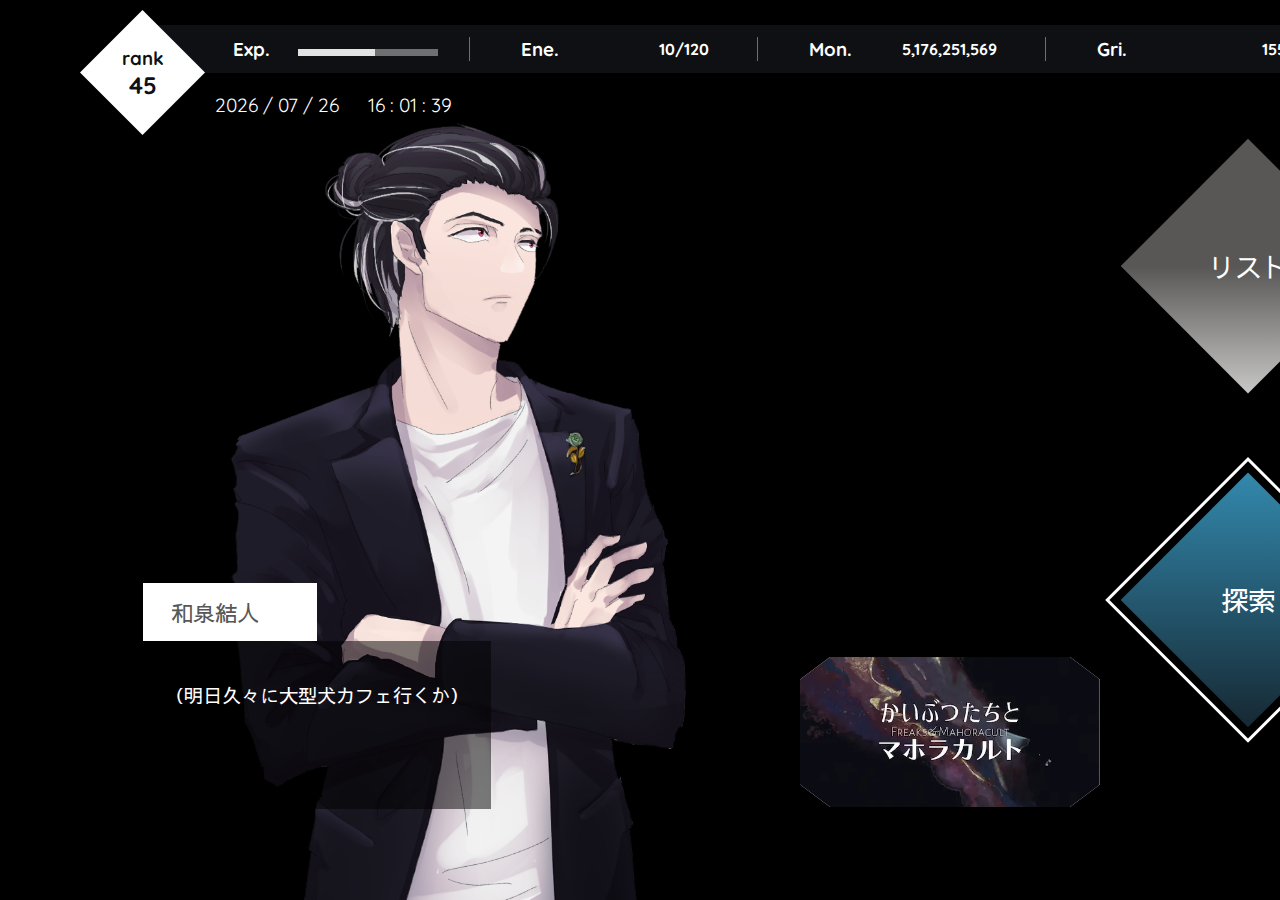
==== index.html @ 24bc6506 "indexRename" ====
<!DOCTYPE html>
<html lang="en">
<head>
    <meta charset="UTF-8">
    <meta name="viewport" content="width=device-width, initial-scale=1.0">
    <link rel="preconnect" href="https://fonts.googleapis.com">
    <link rel="preconnect" href="https://fonts.gstatic.com" crossorigin>
    <link href="https://fonts.googleapis.com/css2?family=Noto+Sans+JP&family=Quicksand:wght@400;600&family=Sawarabi+Gothic&display=swap" rel="stylesheet">
    <link rel="stylesheet" href="https://fonts.googleapis.com/css2?family=Material+Symbols+Outlined:opsz,wght,FILL,GRAD@48,400,1,0" />
    <script src="https://ajax.googleapis.com/ajax/libs/jquery/3.6.0/jquery.min.js"></script>
    <link rel="stylesheet" href="https://cdnjs.cloudflare.com/ajax/libs/tiny-slider/2.9.4/tiny-slider.css">
    <script src="https://cdnjs.cloudflare.com/ajax/libs/tiny-slider/2.9.2/min/tiny-slider.js"></script>

    <link rel="stylesheet" href="css/style.css">

    <script src="js/data/characters.js" defer></script>
    <script src="js/data/scenario.js" defer></script>
    <script src="js/data/loadingScreen.js" defer></script>
    <script src="js/script.js" defer></script>
    <title>myo's TRPG CSs</title>
</head>
<body>
    <section id="loading">
        <img src="img/metaCircleWhite.png" alt="">
        <div>
            <h2 id="loadingScreenTitle"></h2>
            <p id="loadingScreenContents"></p>
        </div>

    </section>
    <section id="mainContainer">
        <div id="topElement">
            <div id="rank">
                <div>
                    <h3>rank</h3>
                    <h2>45</h2>
                </div>
            </div>
            <div id="statusBar">
                <div class="statusEXP">
                    <h3>Exp.</h3>
                    <span class="bar"><span class="exp"></span></span>
                </div>
                <div>
                    <div class="statusEne statusBarCategory">
                        <h3>Ene.</h3>
                        <h4>10/120</h4>
                    </div>
                    <span class="bar"><span class="energy"></span></span>
                </div>
                <div>
                    <div class="statusMon statusBarCategory">
                        <h3>Mon.</h3><h4>5,176,251,569</h4>
                    </div>
                </div>
                <div>
                    <div class="statusGri statusBarCategory">
                        <h3>Gri.</h3>
                        <h4>155</h4>
                    </div>
                </div>
            </div>
            <div id="menu" class="button">
                <div>
                    <span class="material-symbols-outlined">menu</span>
                </div>
                <div>
                    <a href="https://myo108.github.io/portal/"  target="_blank" rel="noreferrer noopener" id="home" class="button">
                        <span class="material-symbols-outlined">
                        home
                        </span></a>
                </div>
            </div>
            <div class="timeContainer">
                <span id="year"></span>
                <span>/</span>
                <span id="month"></span>
                <span>/</span>
                <span id="day"></span>
                <span>　</span>
                <span id="hours"></span>
                <span>:</span>
                <span id="minutes"></span>
                <span>:</span>
                <span id="second"></span>
            </div>
        </div>
        <div id="chara">
            <div id="charaImg">
                
            </div>
            <div class="charaDiaFrame">
                <div id="charaName"></div>
                <div id="charaDialog"></div>
            </div>
        </div>
        <div class="eventSliderContainer">
            <ul class="eventSlider">
                <li><img src="img/scenario/kaimaho-banner.webp" alt=""></li>
                <li><img src="img/scenario/niwashi-banner.webp" alt=""></li>
                <li><img src="img/scenario/moonGifted-banner.webp" alt=""></li>
            </ul>
        </div>
        <div id="mainMenuButton">
            <li class="mainMenuButtonChild"><h1>リスト</h1></li>
            <li class="mainMenuButtonChild"><h1>ガチャ</h1></li>
            <li class="mainMenuButtonChild accentButton" id="exploreBtn"><h1>探索</h1></li>
        </div>
    </section>
    <section class="explore">
        <button class="back">
            <div>
                Back
            </div>
        </button>
        <div id="clearedScenario">
            <div id="scenarioList" data-explore-mouse-down-at="0" data-explore-prev-percentage="0">
                <img src="img/scenario/kaimaho-list.webp" alt="かいぶつたちとマホラカルト" draggable="false" class="listedScenario" id="kaimahoListed" data-scenario-name="kaimaho">
                <img src="img/scenario/doukyonin-list.webp" alt="同居人" draggable="false" class="listedScenario" id="doukyoninListed" data-scenario-name="doukyonin">
                <img src="img/scenario/umikare-list.webp" alt="海も枯れるまで" draggable="false" class="listedScenario" id="umikareListed" data-scenario-name="umikare">
                <img src="img/scenario/siren-list.webp" alt="サイレン清掃会社" draggable="false" class="listedScenario" id="sirenListed" data-scenario-name="siren">
                <img src="img/scenario/IRAS-list.webp" alt="アイラスの双眼" draggable="false" class="listedScenario" id="irasListed" data-scenario-name="iras">
                <img src="img/scenario/moonGifted-list.webp" alt="MOON GIFTED" draggable="false" class="listedScenario" id="moonGiftedListed" data-scenario-name="moonGifted">
                <img src="img/scenario/ginrou-list.webp" alt="銀蝋と怪盗団" draggable="false" class="listedScenario" id="ginrouListed" data-scenario-name="ginrou">
                <img src="img/scenario/niwashi-list.webp" alt="庭師は何を口遊む" draggable="false" class="listedScenario" id="niwashiListed" data-scenario-name="niwashi">
            </div>

            <div class="dialogBackground">
            </div>

            <dialog class="scenarioDialog">
                <button class="closeDialog">◀</button>
                <img src="" alt="" draggable="false" id="scenarioImg">
                <div class="scenarioDes">
                    <h4 id="clearedDate"></h4>
                    <div class="titleLinkContainer"><h2 id="scenarioName"></h2><a href="" target="_blank" rel="noopener noreferrer" id="scenarioLink"><button id="site"></button></a></div>
                    <h3 id="authorKP"></h3>
                    <h4>通過PC: <span id="PCName"></span></h4>
                    <div id="scenarioComment">
                    </div>
                </div>
            </dialog>
        </div>
    </section>
</body>
</html>
---- css/style.css ----
:root{
    --dark-main:#0f1014;
    --neutral-main:#585755;
    --light-main:#fff;
    --accent:#3aa1cc;
    --main-gradient:linear-gradient(var(--neutral-main) 0, var(--light-main));
    --sub-gradient:linear-gradient(var(--accent)0, var(--dark-main));
    --transition:all .3s ease-in-out;
}
::selection{
    background:#585755;
    color:white;
}
*{
    margin:0;
    padding:0
}
html{
    font-family: 'Quicksand',"Sawarabi Gothic",'Noto Sans JP', sans-serif;
    box-sizing: border-box;
}
body{
    background: black;
}
p{
    line-height: 1.8em;
    margin-block: 1em;
}
dialog[open] {
    display: grid;
}

/* ----------loading---------- */

    #loading{
        position: absolute;
        width: 1600px;
        height: 900px;
        background: black;
        margin-inline: auto;
        margin-block: auto;
        overflow: hidden; 
        top: 0;
        z-index: 10000; 
        color: var(--light-main);
        display:none;
    }
    #loading>div{
        position: relative;
        top: 40%;
        margin-inline-start: 5em;
    }
    #loading img{
        position: absolute;
        width: 150px;
        right: 0;
        bottom: 0;
    }

/* ----------toppage---------- */
#mainContainer{
    position: relative;
    width: 1600px;
    height: 900px;
    background-image: url("/TRPGCS/img/pexels-alexandr-podvalny-9397560.jpg");
    background-repeat: no-repeat;
    margin-block: auto;
    overflow: hidden;
}
    #topElement{
        display: grid;
        grid-template-areas: 
        'rank . . . menuBtn'
        'statusBar statusBar statusBar statusBar statusBar'
        'time .  . . .';
        position: relative;
        top: 10px;
        width: 90%;
        color: var(--light-main);
        margin-inline: auto;
        z-index: 5;
    }
        #rank{
            position: relative;;
            grid-area: rank;
            width: 125px;
            height: 125px;
            clip-path: polygon(50% 0%, 100% 50%, 50% 100%, 0% 50%);
            background: var(--light-main);
            color: var(--dark-main);
            z-index: 5;
        }
        #rank>div{
            position: absolute;
            top: 50%;
            left: 50%;
            text-align: center;
            transform: translate(-50%,-50%);
        }
        #statusBar{
            grid-area: statusBar;
            position: absolute;
            top: -110px;
            left: 70px;
            display: grid;
            grid-template-areas: 'statusEXP statusEne statusMon statusGri';
            grid-auto-columns: 1fr;
            width: 80%;
            height: 3em;
            padding-inline: 3em;
            background: var(--dark-main);
        }
            #statusBar>*{
                margin-inline: 1em;
                margin-block: auto;
            }
            #statusBar h4{
                text-align: right;
                margin-inline-end: 3em;
            }
            #statusBar>*>div{
                display: grid;
                grid-template-columns: 1fr 1fr;
                justify-content: space-evenly;
            }
            .statusEXP>*,.statusEne>*,.statusMon>*,.statusGri>*{
                display: inline-block;
                margin-inline: 1em;
                margin-block: auto;
            }
            .statusEXP{
                position: relative;
                grid-area:statusEXP;
                border-right: rgba(255, 255, 255, 0.4) 1px solid;
            }
            .statusEXP::before{
                content: '';
                position: absolute;
                width: 55%;
                height: 7px;
                inset: 0;
                top: 50%;
                left: 33%;
                background: rgba(255, 255, 255, 0.4);
            }
            .statusEXP::after{
                content: '';
                position: absolute;
                width: 30%;
                height: 7px;
                inset: 0;
                top: 50%;
                left: 33%;
                background: rgba(255, 255, 255, 0.8);
            }
            .statusEne{
                grid-area:statusEne;
                border-right: rgba(255, 255, 255, 0.4) 1px solid;
            }
            .statusMon{
                grid-area:statusMon;
                border-right: rgba(255, 255, 255, 0.4) 1px solid;
            }
            .statusGri{
                grid-area:statusGri;
                border-right: none;
            }
        #menu{
            grid-area: menuBtn;
        }
        #menu div{
            display: inline-block;
            position: relative;
            width: 75px;
            height: 75px;
            left: 200px;
            background:var(--neutral-main);
            clip-path: polygon(50% 0%, 100% 50%, 50% 100%, 0% 50%);
            cursor: pointer;
        }
        #menu div:hover{
            background:var(--dark-main);
            transition: var(--transition);
        }
        #menu>div span{
            position: absolute;
            color: var(--light-main);
            top: 50%;
            left: 50%;
            transform: translate(-50%,-50%);
        }
        .timeContainer{
            grid-area: time;

            position: relative;
            left: 135px;
            top: -45px;
            font-size: 1.2em;
        }
    #chara{
        position: relative;
        left: 5.6em;
    }
        #chara img{
            position: absolute;
            top: -70px;
            z-index: 6;
        }
        .charaDiaFrame{
            position: absolute;
            max-width: 400px;
            min-height: 250px;
            top: 430px;
            left: 53px;
            font-size: 1.2em;
            z-index: 7;
        }
            #charaName{
                width: 50%;
                height: 3em;
                background: white;
            }
            #charaName h3{
                position: relative;
                top: 50%;
                transform: translateY(-50%);
                margin-inline-start: 2ch;
                font-weight: 500;
                color: var(--neutral-main);
            }
            #charaDialog{
                min-width: 300px;
                min-height:130px;
                background: rgba(0,0,0,0.5);
                color: white;
                padding-inline: 2ch;
                padding-block: 1em;
            }
    #mainMenuButton{
        position: absolute;
        transform: rotate(45deg);
        display: grid;
        grid-template-areas:
            'arrange gacha '
            '. explore ';
        gap: 3.5em;
        grid-auto-columns: max-content;
        grid-auto-rows: max-content;
        left: 65%;
        top: 25%;
        list-style: none;
    }
    #mainMenuButton::before{
        content: '';
        background: url(/TRPGCS/img/whiteWave10.png);
        position: absolute;
        width: 350%;
        height: 700px;
        transform: rotate(5deg);
        top: 0%;
        left: -150%;
    }
        .mainMenuButtonChild{
            position: relative;
            width: 180px;
            height: 180px;
            color: var(--light-main);
            background: linear-gradient(135deg,var(--neutral-main) 50%, var(--light-main)100%);
            background-size: 200%;
            background-position: 50% 50%;
            cursor: pointer;
            transition: var(--transition);
            
        }
        .mainMenuButtonChild:hover{
            background-position: 75% 50%;
        }
        .mainMenuButtonChild:nth-child(1){
            grid-area: arrange;
        }
        .mainMenuButtonChild:nth-child(2){
            grid-area: gacha;
        }
        .mainMenuButtonChild:nth-child(3){
            grid-area: explore;
    }
            .mainMenuButtonChild>*{
                position: absolute;
                top: 50%;
                left: 50%;
                transform: translate(-50%,-50%) rotate(-45deg);
            }
            .mainMenuButtonChild>h1{
                font-size: 1.7em;
                font-weight: 500;

            }
        .accentButton{
            background: linear-gradient(135deg, var(--accent)0, var(--dark-main)100%);
            background-size: 200%;
            background-position: 50% 50%;
            outline: white solid 3px;
            outline-offset: 0.5em;
        }
        .accentButton:hover{
            outline-offset: -1em;
        }

    .eventSliderContainer{
        position: relative;
        left: 50%;
        top: 56%;
        width: 300px;
        height: 150px;
        clip-path: polygon(10% 0, 90% 0, 100% 15%, 100% 85%, 90% 100%, 10% 100%, 0 85%, 0 15%);
        cursor: pointer;
        z-index: 7;
        transition: var(--transition);
    }
    .eventSliderContainer:hover{
        filter: brightness(1.1);
    }
        .eventSlider li{
            width: 300px;
            height: 150px;
            background: white;
            list-style: none;
        }
        .eventSlider li img{
            position: relative;
            width: 100%;
            top: 50%;
            left: 50%;
            transform: translate(-50%,-50%);
        }

/*----------探索----------*/

    .explore{
        position: absolute;
        width: 1600px;
        height: 900px;
        background-image: url("/TRPGCS/img/pexels-alexandr-podvalny-9397560.jpg");
        background-repeat: no-repeat;
        margin-inline: auto;
        margin-block: auto;
        overflow: hidden; 
        top: 0;
        z-index: 11; 
        display: none;
        /* opacity: .5; */
    }
    .back{
        position: relative;;
        width: 90px;
        height: 90px;
        background: var(--neutral-main);
        color: var(--light-main);
        z-index: 5;
        border: none;
        left:80px;
        top: 27px;
        cursor: pointer;
        transform: rotate(45deg);
        outline: var(--accent) solid 3px;
        outline-offset: -10px;
        transition: var(--transition);
    }
    .back:hover{
        background:var(--light-main) ;
        color: var(--neutral-main);
        outline-offset: 5px;
    }
    .back>div{
        position: absolute;
        top: 50%;
        left: 50%;
        text-align: center;
        transform: translate(-50%,-50%) rotate(-45deg);
    }

    #scenarioList{
        display: flex;
        gap: 2em;
        position: absolute;
        left: 10%;
        top: 50%;
        transform: translate(-1.4%,-50%);
        user-select:none; /* standard syntax */
        -webkit-user-select:none; /* for Chrome、Safari */
        -moz-user-select:none; /* for Mozilla、Firefox */
        padding-block: 5em;
    }
    #scenarioList>img{
        cursor: pointer;
        filter: grayscale(.8) brightness(.9);
        transition: var(--transition);
    }
    #scenarioList>img:hover{
        filter:grayscale(0) brightness(1);
    }
    .dialogBackground{
        position: absolute;
        top: 0;
        left: 0;
        width: 1600px;
        height: 900px;
        background: rgba(0,0,0,0.5);
        z-index: 18;
        display: none;
    }
    .scenarioDialog{
        grid-template-areas: 
        'closeDialog .'
        'desImg scenarioDes';
        position: relative;
        gap: 2em;
        width: 80ch;
        background-color: #4c4b4be8;
        padding-inline: 2em;
        padding-block: 2em;
        border-radius: 0 5em 0 0;
        color: white;
        border: none;
        margin-inline: auto;
        z-index: 19;
        overflow: hidden;
    }

    #scenarioImg{
        position: relative;
        grid-area: desImg;
        z-index: 1;
    }
    .scenarioDes{
        grid-area: scenarioDes;
    }
    .scenarioDes button{
        padding-block: .8em;
        padding-inline: 1.5em;
        border-radius: 5px;
        border: none;
        background: linear-gradient(90deg,var(--accent)0, var(--dark-main));
        background-size: 200%;
        background-position: 50% 50%;
        color: var(--light-main);
        cursor: pointer;
        transition: var(--transition);
    }
    .scenarioDes button:hover{
        background-position: 0% 50%;
    }
    .scenarioDes h2,.scenarioDes h3,.scenarioDes h4{
        margin-block: .5em;
        font-weight: 500;
    }
    #clearedDate{
        background: white;
    color: var(--neutral-main);
    padding-block: 0.5em;
    position: relative
    }
    #clearedDate::before{
        content: '';
        display: inline-block;
        height: 36px;
        width: 36px;
        position: absolute;
        top: 0;
        left: -36px;
        background: white;
    }
    #clearedDate::after{
        content: '';
        display: inline-block;
        height: 36px;
        width: 36px;
        position: absolute;
        top: 0;
        right: -50px;
        background: white;
    }
    #scenarioName{
        display: inline-block;
    }
    .titleLinkContainer{
        display: flex;
    align-items: center;
    gap: 1.5em;
    }
    #site{
        margin-block: 0.75em;
    }
    #authorKP::after{
        content:'(敬称略)';
        font-size: .8em;
        opacity: .7;
        margin-inline-start: 1em;
    }
    .closeDialog{
        top: -65px;
        left: -50px;
        position: absolute;
        grid-area: closeDialog;
        background: none;
        border: none;
        color: white;
        width: 4em;
        font-size: 2em;
        height: 4em;
        cursor: pointer;
    }
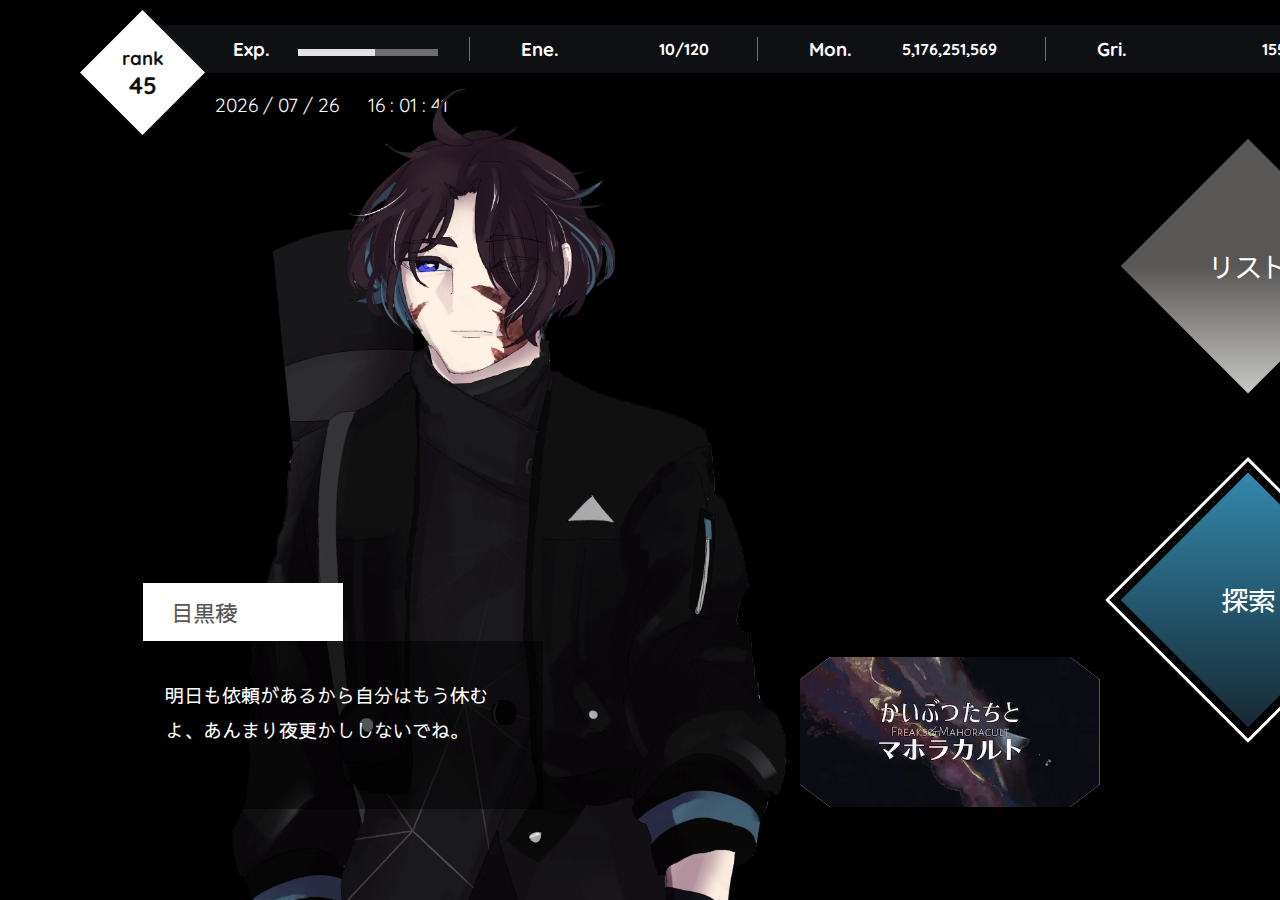
==== commit 034a423f: "20230405update" ====
--- a/index.html
+++ b/index.html
@@ -1,11 +1,14 @@
 <!DOCTYPE html>
-<html lang="en">
+<html>
+        <!--
+        ソースコードになんか特別なもの書いてないとおもう！多分！
+        -->
 <head>
     <meta charset="UTF-8">
     <meta name="viewport" content="width=device-width, initial-scale=1.0">
     <link rel="preconnect" href="https://fonts.googleapis.com">
     <link rel="preconnect" href="https://fonts.gstatic.com" crossorigin>
-    <link href="https://fonts.googleapis.com/css2?family=Noto+Sans+JP&family=Quicksand:wght@400;600&family=Sawarabi+Gothic&display=swap" rel="stylesheet">
+    <link href="https://fonts.googleapis.com/css2?family=Alegreya+Sans:wght@400;500&family=Noto+Sans+JP&family=Quicksand:wght@400;600&family=Sawarabi+Gothic&display=swap" rel="stylesheet">
     <link rel="stylesheet" href="https://fonts.googleapis.com/css2?family=Material+Symbols+Outlined:opsz,wght,FILL,GRAD@48,400,1,0" />
     <script src="https://ajax.googleapis.com/ajax/libs/jquery/3.6.0/jquery.min.js"></script>
     <link rel="stylesheet" href="https://cdnjs.cloudflare.com/ajax/libs/tiny-slider/2.9.4/tiny-slider.css">
@@ -102,7 +105,7 @@
             </ul>
         </div>
         <div id="mainMenuButton">
-            <li class="mainMenuButtonChild"><h1>リスト</h1></li>
+            <li class="mainMenuButtonChild" id="listBtn"><h1>リスト</h1></li>
             <li class="mainMenuButtonChild"><h1>ガチャ</h1></li>
             <li class="mainMenuButtonChild accentButton" id="exploreBtn"><h1>探索</h1></li>
         </div>
@@ -114,13 +117,16 @@
             </div>
         </button>
         <div id="clearedScenario">
-            <div id="scenarioList" data-explore-mouse-down-at="0" data-explore-prev-percentage="0">
+            <div id="scenarioList" data-explore-mouse-down-at="0" data-explore-prev-percentage="0" data-explore-percentage="0">
                 <img src="img/scenario/kaimaho-list.webp" alt="かいぶつたちとマホラカルト" draggable="false" class="listedScenario" id="kaimahoListed" data-scenario-name="kaimaho">
                 <img src="img/scenario/doukyonin-list.webp" alt="同居人" draggable="false" class="listedScenario" id="doukyoninListed" data-scenario-name="doukyonin">
                 <img src="img/scenario/umikare-list.webp" alt="海も枯れるまで" draggable="false" class="listedScenario" id="umikareListed" data-scenario-name="umikare">
+                <img src="img/scenario/THG-list.webp" alt="The Hog Game" draggable="false" class="listedScenario" id="THGListed" data-scenario-name="THG">
                 <img src="img/scenario/siren-list.webp" alt="サイレン清掃会社" draggable="false" class="listedScenario" id="sirenListed" data-scenario-name="siren">
                 <img src="img/scenario/IRAS-list.webp" alt="アイラスの双眼" draggable="false" class="listedScenario" id="irasListed" data-scenario-name="iras">
                 <img src="img/scenario/moonGifted-list.webp" alt="MOON GIFTED" draggable="false" class="listedScenario" id="moonGiftedListed" data-scenario-name="moonGifted">
+                <img src="img/scenario/deshi-list.webp" alt="デウス・エクス・マキナは死んだ" draggable="false" class="listedScenario" id="deshiListed" data-scenario-name="deshi">
+                <img src="img/scenario/endebi-list.webp" alt="エンジェル・デビル・インプロパー" draggable="false" class="listedScenario" id="endebiListed" data-scenario-name="endebi">
                 <img src="img/scenario/ginrou-list.webp" alt="銀蝋と怪盗団" draggable="false" class="listedScenario" id="ginrouListed" data-scenario-name="ginrou">
                 <img src="img/scenario/niwashi-list.webp" alt="庭師は何を口遊む" draggable="false" class="listedScenario" id="niwashiListed" data-scenario-name="niwashi">
             </div>
@@ -142,5 +148,135 @@
             </dialog>
         </div>
     </section>
+    <section class="characters">
+        <button class="back">
+            <div>
+                Back
+            </div>
+        </button>
+        <div id="myosPC">
+            <div id="PCList" data-character-mouse-down-at="0" data-character-prev-percentage="0" data-character-percentage="0">
+                <div style="background: #699593aa;" class="listedChara" data-character-name="shachen">
+                    <img src="img/characters/list/shachen.webp" alt="" draggable="false">
+                    <div class="name-system">
+                        <h3>CoC</h3>
+                        <h2>Chen Shia</h2>
+                    </div>
+                </div>
+                <div style="background: #84643eaa;" class="listedChara" data-character-name="kaimi">
+                    <img src="img/characters/list/kaimi.webp" alt="" draggable="false">
+                    <div class="name-system">
+                        <h3>CoC</h3>
+                        <h2>Kaimi Oonishi</h2>
+                    </div>
+                </div>
+                <div style="background: #3c3240aa;" class="listedChara" data-character-name="nozomu">
+                    <img src="img/characters/list/nozomu.webp" alt="" draggable="false">
+                    <div class="name-system">
+                        <h3>CoC</h3>
+                        <h2>Nozomu Ichijiku</h2>
+                    </div>
+                </div>
+                <div style="background: #2b3c3baa;" class="listedChara" data-character-name="aya">
+                    <img src="img/characters/list/aya.webp" alt="" draggable="false">
+                    <div class="name-system">
+                        <h3>CoC</h3>
+                        <h2>Aya Kashiwaba</h2>
+                    </div>
+                </div>
+                <div style="background: #666e68aa;" class="listedChara" data-character-name="suzu">
+                    <img src="img/characters/list/suzu.webp" alt="" draggable="false">
+                    <div class="name-system">
+                        <h3>CoC</h3>
+                        <h2>Suzuto Yoneo</h2>
+                    </div>
+                </div>
+                <div style="background: #5e9795aa;" class="listedChara" data-character-name="gen">
+                    <img src="img/characters/list/gen.webp" alt="" draggable="false">
+                    <div class="name-system">
+                        <h3>CoC</h3>
+                        <h2>Gen Yodonawa</h2>
+                    </div>
+                </div>
+                <div style="background: #402d25aa;" class="listedChara" data-character-name="alex">
+                    <img src="img/characters/list/alex.webp" alt="" draggable="false">
+                    <div class="name-system">
+                        <h3>CoC</h3>
+                        <h2>Alex Edwards</h2>
+                    </div>
+                </div>
+                <div style="background: #466474aa;" class="listedChara" data-character-name="ryou">
+                    <img src="img/characters/list/ryou.webp" alt="" draggable="false">
+                    <div class="name-system">
+                        <h3>CoC</h3>
+                        <h2>Ryoh Meguro</h2>
+                    </div>
+                </div>
+                <div style="background: #021a62aa;" class="listedChara" data-character-name="megumi">
+                    <img src="img/characters/list/megumi.webp" alt="" draggable="false">
+                    <div class="name-system">
+                        <h3>CoC</h3>
+                        <h2>Megumi Takanashi</h2>
+                    </div>
+                </div>
+                <div style="background: #332e3caa;" class="listedChara" data-character-name="yuito">
+                    <img src="img/characters/list/yuito.webp" alt="" draggable="false">
+                    <div class="name-system">
+                        <h3>CoC</h3>
+                        <h2>Yuito Izumi</h2>
+                    </div>
+                </div>
+                <div style="background: #45171aaa;" class="listedChara" data-character-name="oto">
+                    <img src="img/characters/list/oto.webp" alt="" draggable="false">
+                    <div class="name-system">
+                        <h3>CoC</h3>
+                        <h2>Oto Shirahase</h2>
+                    </div>
+                </div>
+                <div style="background: #748181aa;" class="listedChara" data-character-name="tomori">
+                    <img src="img/characters/list/tomori.webp" alt="" draggable="false">
+                    <div class="name-system">
+                        <h3>CoC</h3>
+                        <h2>Tomori Satoh</h2>
+                    </div>
+                </div>
+                <div style="background: #9f7874aa;" class="listedChara" data-character-name="honoka">
+                    <img src="img/characters/list/honoka.webp" alt="" draggable="false">
+                    <div class="name-system">
+                        <h3>CoC</h3>
+                        <h2>Honoka Kaibuchi</h2>
+                    </div>
+                </div>
+                <div style="background: #735a5aaa;" class="listedChara" data-character-name="haru">
+                    <img src="img/characters/list/haru.webp" alt="" draggable="false">
+                    <div class="name-system">
+                        <h3>CoC</h3>
+                        <h2>Haru Uzuki</h2>
+                    </div>
+                </div>
+            </div>
+
+            
+            <div class="dialogBackground">
+            </div>
+
+            <dialog class="characterDialog">
+                <button class="closeDialog">◀</button>
+                <img src="" alt="" draggable="false" id="characterListImg">
+                <div class="characterDes">
+                    <h2 id="characterListName"></h2>
+                    <h3><span id="characterAge"></span>歳 | <span id="characterJob"></span></h3>
+                    <p id="characterStatistic"></p>
+                    <div id="characterComment">
+                    </div>
+                    <button type="button" class="collapsible">
+                        通過シナリオ
+                    </button>
+                    <div class="collapsibleContent">
+                    </div>
+                    </div>  
+            </dialog>
+        </div>
+    </section>
 </body>
 </html>--- a/css/style.css
+++ b/css/style.css
@@ -62,7 +62,7 @@
     position: relative;
     width: 1600px;
     height: 900px;
-    background-image: url("/TRPGCS/img/pexels-alexandr-podvalny-9397560.jpg");
+    background-image: url("/game-ishTRPGCS/img/background.webp");
     background-repeat: no-repeat;
     margin-block: auto;
     overflow: hidden;
@@ -252,7 +252,7 @@
     }
     #mainMenuButton::before{
         content: '';
-        background: url(/TRPGCS/img/whiteWave10.png);
+        background: url("/game-ishTRPGCS/img/whiteWave10.png");
         position: absolute;
         width: 350%;
         height: 700px;
@@ -280,6 +280,8 @@
         }
         .mainMenuButtonChild:nth-child(2){
             grid-area: gacha;
+            cursor: default;
+            background-position: 50% 50%;
         }
         .mainMenuButtonChild:nth-child(3){
             grid-area: explore;
@@ -336,11 +338,11 @@
 
 /*----------探索----------*/
 
-    .explore{
+    .explore,.characters{
         position: absolute;
         width: 1600px;
         height: 900px;
-        background-image: url("/TRPGCS/img/pexels-alexandr-podvalny-9397560.jpg");
+        background-image: url("/game-ishTRPGCS/img/background.webp");
         background-repeat: no-repeat;
         margin-inline: auto;
         margin-block: auto;
@@ -379,7 +381,7 @@
         transform: translate(-50%,-50%) rotate(-45deg);
     }
 
-    #scenarioList{
+    #scenarioList,#PCList{
         display: flex;
         gap: 2em;
         position: absolute;
@@ -389,7 +391,7 @@
         user-select:none; /* standard syntax */
         -webkit-user-select:none; /* for Chrome、Safari */
         -moz-user-select:none; /* for Mozilla、Firefox */
-        padding-block: 5em;
+        padding-block: 10em;
     }
     #scenarioList>img{
         cursor: pointer;
@@ -509,4 +511,119 @@
         font-size: 2em;
         height: 4em;
         cursor: pointer;
+    }
+
+    .characters{
+        z-index: 21;
+    }
+
+    #PCList>div{
+        position: relative;
+        display: flex;
+        gap: 0;
+        outline: #ffffff00 2px solid ;
+        border-radius: 5px;
+        transition: var(--transition);
+        overflow: hidden;
+    }
+    #PCList>div:hover{
+        position: relative;
+        display: flex;
+        gap: 0;
+        outline: #ffffff66 2px solid ;
+        outline-offset: -1.5em;
+        transition: var(--transition);
+        cursor: pointer;
+    }
+    #PCList>div>img{
+        z-index: 22;
+    }
+    .name-system{
+        position: absolute;
+        bottom: 0;
+        display: inline-block;
+        color: white;
+        left: 1em;
+        text-shadow: 2px 3px 8px #00000066;
+        font-weight: 500;
+        z-index: 23;
+    }
+    .name-system h2{
+        font-size: 2.5em;
+        
+    }
+    .characterDialog{
+        grid-template-areas: 
+        'closeDialog .'
+        'fullCharaImg characterDes';
+        position: relative;
+        gap: 2em;
+        width: 80ch;
+        background-color: #4c4b4be8;
+        padding-inline: 2em;
+        padding-block: 2em;
+        border-radius: 0 5em 0 0;
+        color: white;
+        border: none;
+        margin-inline: auto;
+        z-index: 29;
+        overflow: hidden;
+    }
+    #characterListImg{
+        grid-area: fullCharaImg;
+    }
+    .characterDes{
+        grid-area: characterDes;
+    }
+    .characterDes h2,.characterDes h3{
+        font-weight: 500;
+    }
+
+    .collapsible {
+        background:linear-gradient(90deg,#eee 0 , transparent 100%);
+        background-size: 200%;
+        background-position: 50% 50%;
+        color: #444;
+        cursor: pointer;
+        padding: 18px;
+        width: 100%;
+        border: none;
+        text-align: left;
+        outline: none;
+        font-size: 15px;
+        transition: var(--transition);
+    }
+    
+    .activatedCollapsible, .collapsible:hover {
+        background-position: 0% 50%;
+    }
+    .collapsibleContent {
+        display: none;
+        overflow: hidden;
+        background-color: var(--neutral-main);
+        padding-inline: 2em;
+        padding-block: 1em .5em;
+        display: none;
+        max-height: 200px;
+        overflow-y: scroll;
+    }
+    
+    .collapsibleContent ul {
+        list-style-type: none;
+    }
+    .collapsibleContent li {
+        margin-block-end: 10px;
+    }
+    .collapsibleContent::-webkit-scrollbar{
+        width: 0.5em;
+    }
+    .collapsibleContent::-webkit-scrollbar-track{
+        background: #ffffff11;
+    }
+    .collapsibleContent::-webkit-scrollbar-thumb{
+        margin: 5px;
+        background: #ffffff11;
+    }
+    .collapsibleContent::-webkit-scrollbar-thumb:hover{
+        background: #968f8fd0;
     }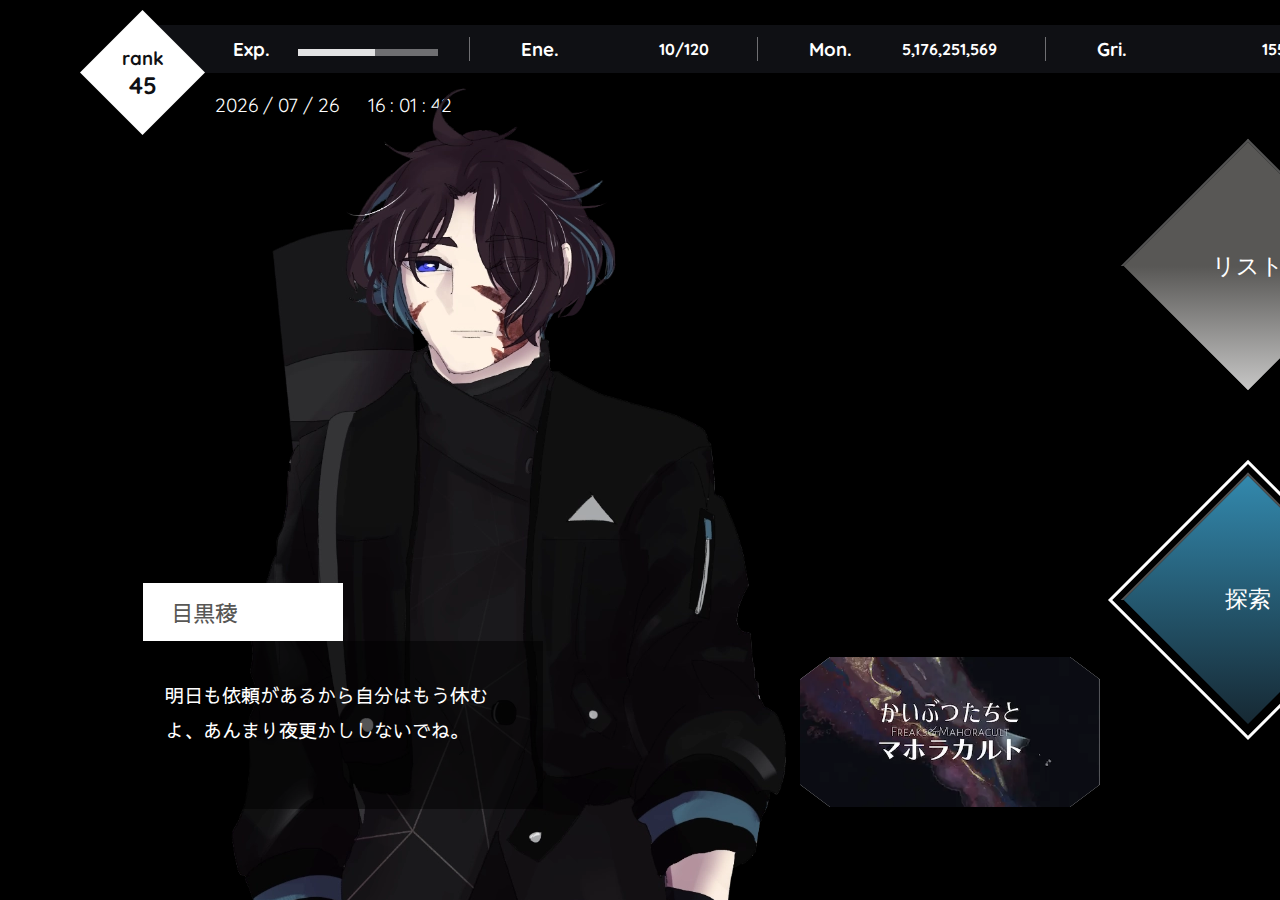
==== commit 11f1af22: "20230505update" ====
--- a/index.html
+++ b/index.html
@@ -6,21 +6,38 @@
 <head>
     <meta charset="UTF-8">
     <meta name="viewport" content="width=device-width, initial-scale=1.0">
+    
+    <title>myo's TRPG CSs</title>
+    <meta name="description" content="「探索者ソシャゲ」という言葉からインスピレーションを受けて作った探索者一覧">
+    <!-- Open graph meta tag setting -->
+    <meta property="og:url" content="https://myo108.github.io/game-ishTRPGCS/">
+    <meta property="og:type" content="website">
+    <meta property="og:title" content="myo's TRPG CSs">
+    <meta property="og:description" content="「探索者ソシャゲ」という言葉からインスピレーションを受けて作った探索者一覧">
+    <meta property="og:image" content="https://myo108.github.io/game-ishTRPGCS/img/ogImg.webp">
+    <meta name="twitter:card" content="summary_large_image">
+    <meta name="twitter:site" content=@myo108_">
+
+    <!-- Google font -->
     <link rel="preconnect" href="https://fonts.googleapis.com">
     <link rel="preconnect" href="https://fonts.gstatic.com" crossorigin>
     <link href="https://fonts.googleapis.com/css2?family=Alegreya+Sans:wght@400;500&family=Noto+Sans+JP&family=Quicksand:wght@400;600&family=Sawarabi+Gothic&display=swap" rel="stylesheet">
     <link rel="stylesheet" href="https://fonts.googleapis.com/css2?family=Material+Symbols+Outlined:opsz,wght,FILL,GRAD@48,400,1,0" />
+    
+    <!-- jquery -->
     <script src="https://ajax.googleapis.com/ajax/libs/jquery/3.6.0/jquery.min.js"></script>
+    
+    <!-- tiny slider -->
     <link rel="stylesheet" href="https://cdnjs.cloudflare.com/ajax/libs/tiny-slider/2.9.4/tiny-slider.css">
     <script src="https://cdnjs.cloudflare.com/ajax/libs/tiny-slider/2.9.2/min/tiny-slider.js"></script>
-
-    <link rel="stylesheet" href="css/style.css">
-
+    
+    <!-- data -->
     <script src="js/data/characters.js" defer></script>
     <script src="js/data/scenario.js" defer></script>
     <script src="js/data/loadingScreen.js" defer></script>
-    <script src="js/script.js" defer></script>
-    <title>myo's TRPG CSs</title>
+
+    <script src="js/script.min.js" defer></script>
+    <link rel="stylesheet" href="css/style.css">
 </head>
 <body>
     <section id="loading">
@@ -105,9 +122,9 @@
             </ul>
         </div>
         <div id="mainMenuButton">
-            <li class="mainMenuButtonChild" id="listBtn"><h1>リスト</h1></li>
-            <li class="mainMenuButtonChild"><h1>ガチャ</h1></li>
-            <li class="mainMenuButtonChild accentButton" id="exploreBtn"><h1>探索</h1></li>
+            <button class="mainMenuButtonChild" id="listBtn"><h1>リスト</h1></button>
+            <button class="mainMenuButtonChild"><h1>ガチャ</h1></button>
+            <button class="mainMenuButtonChild accentButton" id="exploreBtn"><h1>探索</h1></button>
         </div>
     </section>
     <section class="explore">
@@ -163,6 +180,20 @@
                         <h2>Chen Shia</h2>
                     </div>
                 </div>
+                <div style="background: #575e42aa;" class="listedChara" data-character-name="hikaru">
+                    <img src="img/characters/list/hikaru.webp" alt="" draggable="false">
+                    <div class="name-system">
+                        <h3>Emoklore | CoC</h3>
+                        <h2>Hikaru Komori</h2>
+                    </div>
+                </div>
+                <div style="background: #918880aa;" class="listedChara" data-character-name="grim">
+                    <img src="img/characters/list/grim.webp" alt="" draggable="false">
+                    <div class="name-system">
+                        <h3>inSANe</h3>
+                        <h2>Vig Grímsdóttir</h2>
+                    </div>
+                </div>
                 <div style="background: #84643eaa;" class="listedChara" data-character-name="kaimi">
                     <img src="img/characters/list/kaimi.webp" alt="" draggable="false">
                     <div class="name-system">
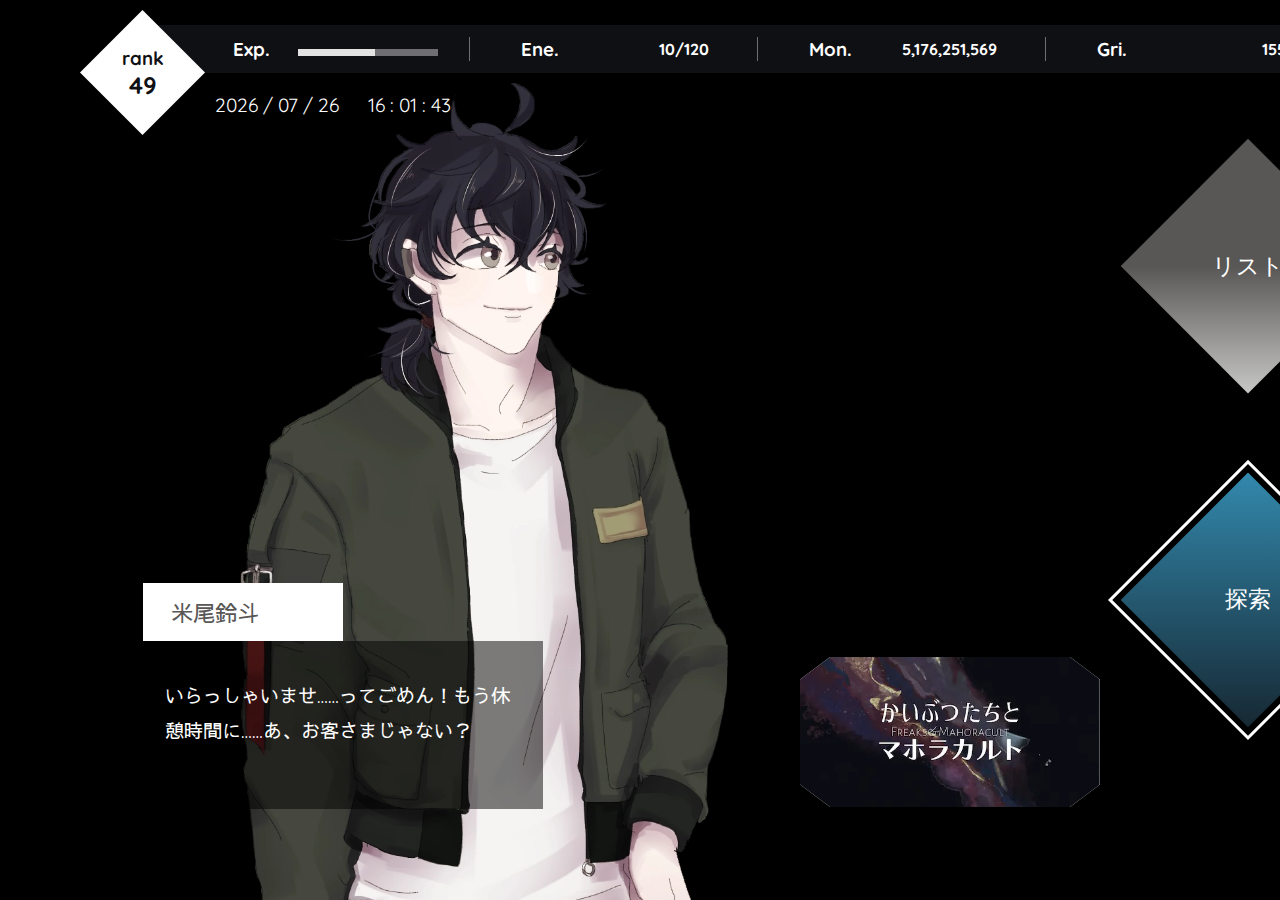
==== commit 49d24a2b: "20230628 通過數、結人通過本更新" ====
--- a/index.html
+++ b/index.html
@@ -53,7 +53,7 @@
             <div id="rank">
                 <div>
                     <h3>rank</h3>
-                    <h2>45</h2>
+                    <h2>49</h2>
                 </div>
             </div>
             <div id="statusBar">
--- a/css/style.css
+++ b/css/style.css
@@ -270,6 +270,7 @@
             background-position: 50% 50%;
             cursor: pointer;
             transition: var(--transition);
+            border: 0;
             
         }
         .mainMenuButtonChild:hover{
@@ -304,7 +305,7 @@
             outline: white solid 3px;
             outline-offset: 0.5em;
         }
-        .accentButton:hover{
+        .accentButton:hover,.accentButton:focus{
             outline-offset: -1em;
         }
 
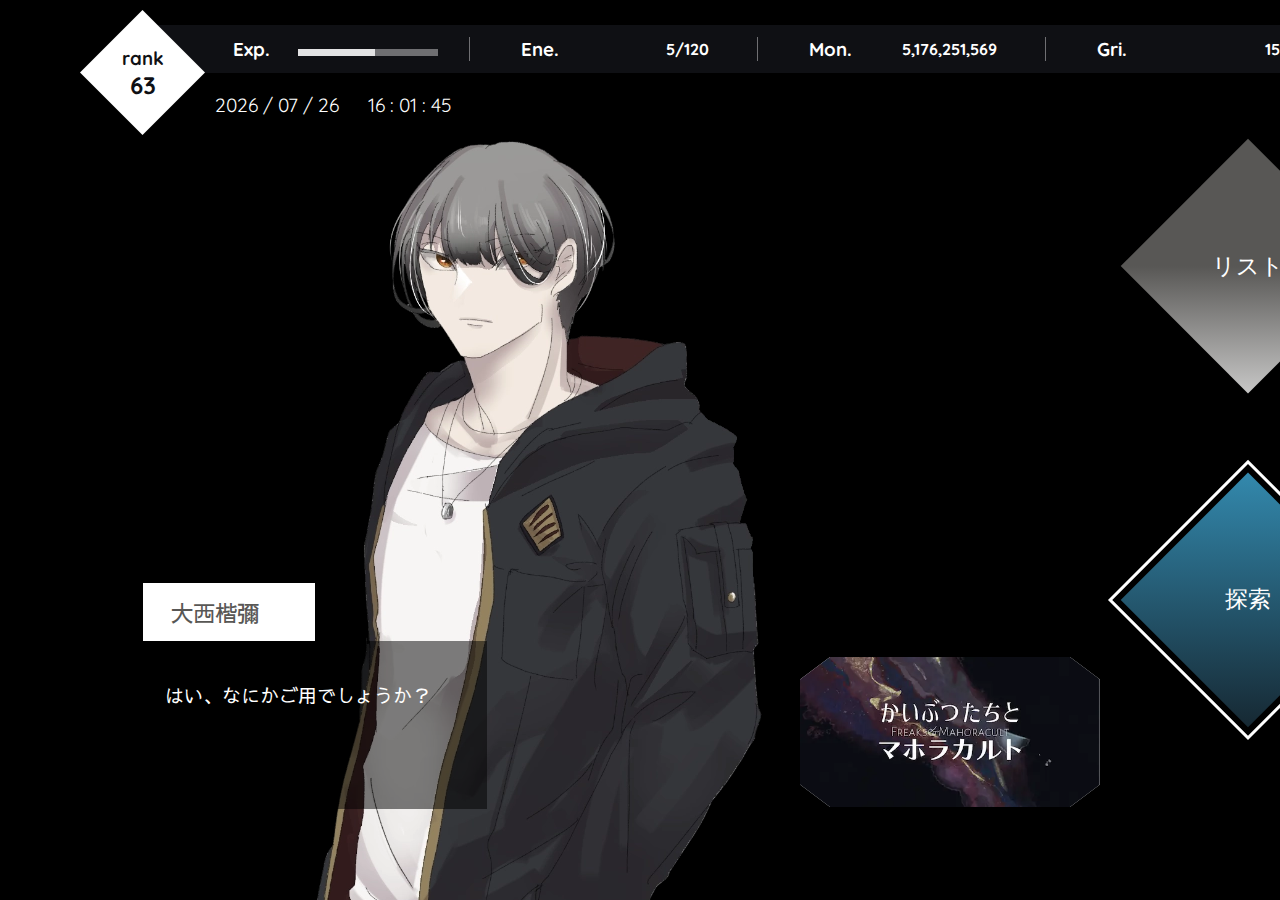
==== commit 2aed926f: "20240218updated" ====
--- a/index.html
+++ b/index.html
@@ -36,7 +36,7 @@
     <script src="js/data/scenario.js" defer></script>
     <script src="js/data/loadingScreen.js" defer></script>
 
-    <script src="js/script.min.js" defer></script>
+    <script src="js/script.js" defer></script>
     <link rel="stylesheet" href="css/style.css">
 </head>
 <body>
@@ -53,7 +53,7 @@
             <div id="rank">
                 <div>
                     <h3>rank</h3>
-                    <h2>49</h2>
+                    <h2>63</h2>
                 </div>
             </div>
             <div id="statusBar">
@@ -64,7 +64,7 @@
                 <div>
                     <div class="statusEne statusBarCategory">
                         <h3>Ene.</h3>
-                        <h4>10/120</h4>
+                        <h4>5/120</h4>
                     </div>
                     <span class="bar"><span class="energy"></span></span>
                 </div>
@@ -76,7 +76,7 @@
                 <div>
                     <div class="statusGri statusBarCategory">
                         <h3>Gri.</h3>
-                        <h4>155</h4>
+                        <h4>151</h4>
                     </div>
                 </div>
             </div>
@@ -146,6 +146,12 @@
                 <img src="img/scenario/endebi-list.webp" alt="エンジェル・デビル・インプロパー" draggable="false" class="listedScenario" id="endebiListed" data-scenario-name="endebi">
                 <img src="img/scenario/ginrou-list.webp" alt="銀蝋と怪盗団" draggable="false" class="listedScenario" id="ginrouListed" data-scenario-name="ginrou">
                 <img src="img/scenario/niwashi-list.webp" alt="庭師は何を口遊む" draggable="false" class="listedScenario" id="niwashiListed" data-scenario-name="niwashi">
+                <img src="img/scenario/marebito-list.webp" alt="まれびとこぞりて" draggable="false" class="listedScenario" id="marebitoListed" data-scenario-name="marebito">
+                <img src="img/scenario/kushikushi-list.webp" alt="野狗子と薬師" draggable="false" class="listedScenario" id="kushikushiListed" data-scenario-name="kushikushi">
+                <img src="img/scenario/rurupa-list.webp" alt="口渇ルルパ" draggable="false" class="listedScenario" id="rurupaListed" data-scenario-name="rurupa">
+                <img src="img/scenario/GMA-list.webp" alt="Good morning, ALL" draggable="false" class="listedScenario" id="GMAListed" data-scenario-name="GMA">
+                <img src="img/scenario/idyaku-list.webp" alt="イドラの約束" draggable="false" class="listedScenario" id="idyakuListed" data-scenario-name="idyaku">
+                <img src="img/scenario/kumoodori-list.webp" alt="火点し頃の蜘蛛踊り" draggable="false" class="listedScenario" id="kumoodoriListed" data-scenario-name="kumoodori">
             </div>
 
             <div class="dialogBackground">
@@ -271,20 +277,70 @@
                         <h2>Tomori Satoh</h2>
                     </div>
                 </div>
-                <div style="background: #9f7874aa;" class="listedChara" data-character-name="honoka">
+                <div style="background: #d29f9aaa;" class="listedChara" data-character-name="honoka">
                     <img src="img/characters/list/honoka.webp" alt="" draggable="false">
                     <div class="name-system">
                         <h3>CoC</h3>
                         <h2>Honoka Kaibuchi</h2>
                     </div>
                 </div>
-                <div style="background: #735a5aaa;" class="listedChara" data-character-name="haru">
+                <div style="background: #a68282aa;" class="listedChara" data-character-name="haru">
                     <img src="img/characters/list/haru.webp" alt="" draggable="false">
                     <div class="name-system">
                         <h3>CoC</h3>
                         <h2>Haru Uzuki</h2>
                     </div>
                 </div>
+                <div style="background: #735058aa;" class="listedChara" data-character-name="miko">
+                    <img src="img/characters/list/miko.webp" alt="" draggable="false">
+                    <div class="name-system">
+                        <h3>CoC</h3>
+                        <h2>Takumi Mikoshiba</h2>
+                    </div>
+                </div>
+                <div style="background: #DCCE7Caa;" class="listedChara" data-character-name="tobi">
+                    <img src="img/characters/list/tobi.webp" alt="" draggable="false">
+                    <div class="name-system">
+                        <h3>CoC</h3>
+                        <h2>Tobi</h2>
+                    </div>
+                </div>
+                <div style="background: #aaaaaaaa;" class="listedChara" data-character-name="ria">
+                    <img src="img/characters/list/ria.webp" alt="" draggable="false">
+                    <div class="name-system">
+                        <h3>CoC</h3>
+                        <h2>Ria</h2>
+                    </div>
+                </div>
+                <div style="background: #BBA786aa;" class="listedChara" data-character-name="makoto">
+                    <img src="img/characters/list/makoto.webp" alt="" draggable="false">
+                    <div class="name-system">
+                        <h3>CoC</h3>
+                        <h2>Makoto Yuishiro</h2>
+                    </div>
+                </div>
+                <div style="background: #8C61AAaa;" class="listedChara" data-character-name="yuuki">
+                    <img src="img/characters/list/yuuki.webp" alt="" draggable="false">
+                    <div class="name-system">
+                        <h3>CoC</h3>
+                        <h2>Yuki Hanyu</h2>
+                    </div>
+                </div>
+                <div style="background: #795548aa;" class="listedChara" data-character-name="higuchi">
+                    <img src="img/characters/list/higuchi.webp" alt="" draggable="false">
+                    <div class="name-system">
+                        <h3>CoC</h3>
+                        <h2>Kazuyuki Higuchi</h2>
+                    </div>
+                </div>
+                <div style="background: #464167aa;" class="listedChara" data-character-name="satomi">
+                    <img src="img/characters/list/satomi.webp" alt="" draggable="false">
+                    <div class="name-system">
+                        <h3>CoC</h3>
+                        <h2>Satomi Masuta</h2>
+                    </div>
+                </div>
+
             </div>
 
             
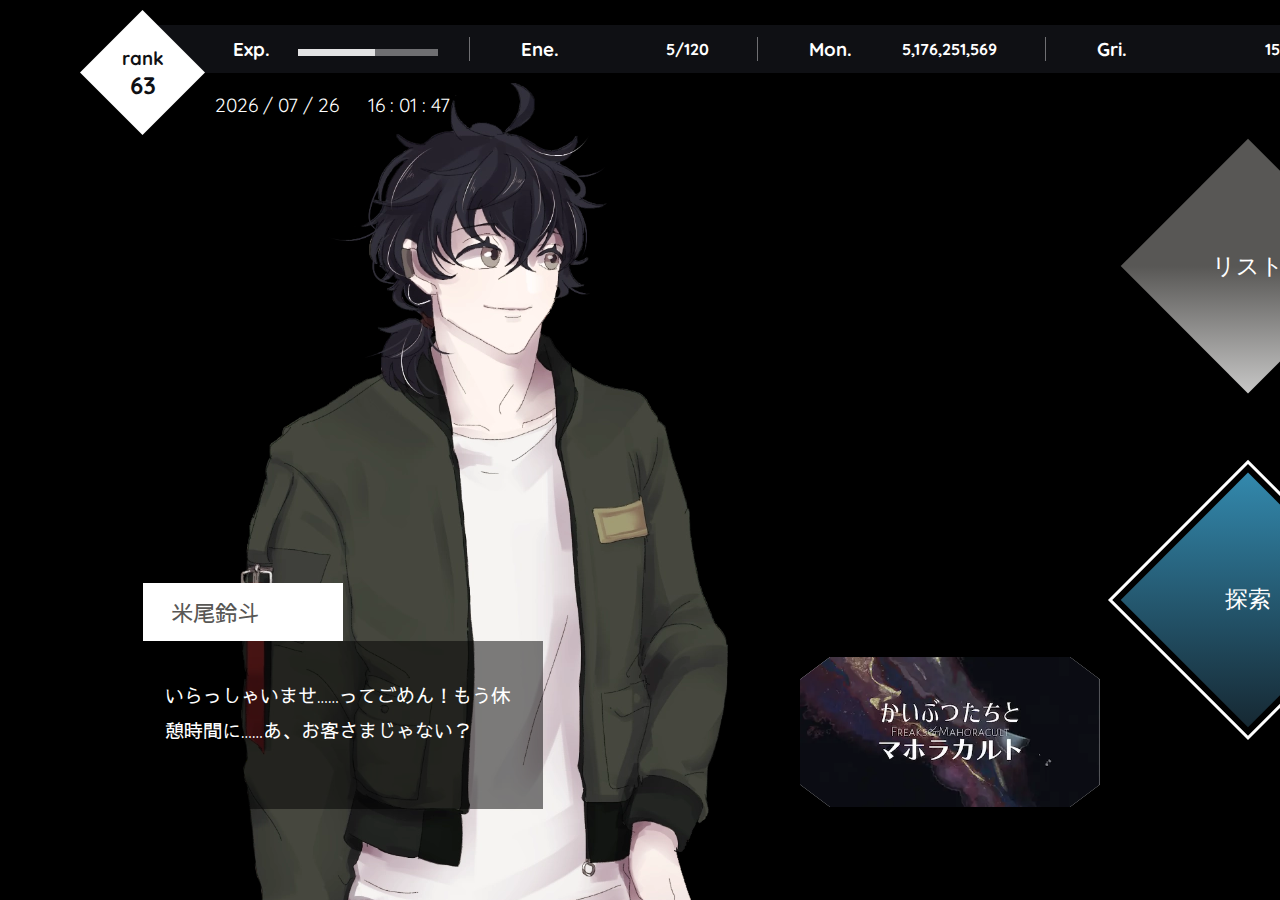
==== commit 064ef60a: "20241117" ====
--- a/index.html
+++ b/index.html
@@ -15,8 +15,7 @@
     <meta property="og:title" content="myo's TRPG CSs">
     <meta property="og:description" content="「探索者ソシャゲ」という言葉からインスピレーションを受けて作った探索者一覧">
     <meta property="og:image" content="https://myo108.github.io/game-ishTRPGCS/img/ogImg.webp">
-    <meta name="twitter:card" content="summary_large_image">
-    <meta name="twitter:site" content=@myo108_">
+    <meta name="robots" content="noindex,noarchive,nofollow,noimageindex">
 
     <!-- Google font -->
     <link rel="preconnect" href="https://fonts.googleapis.com">
